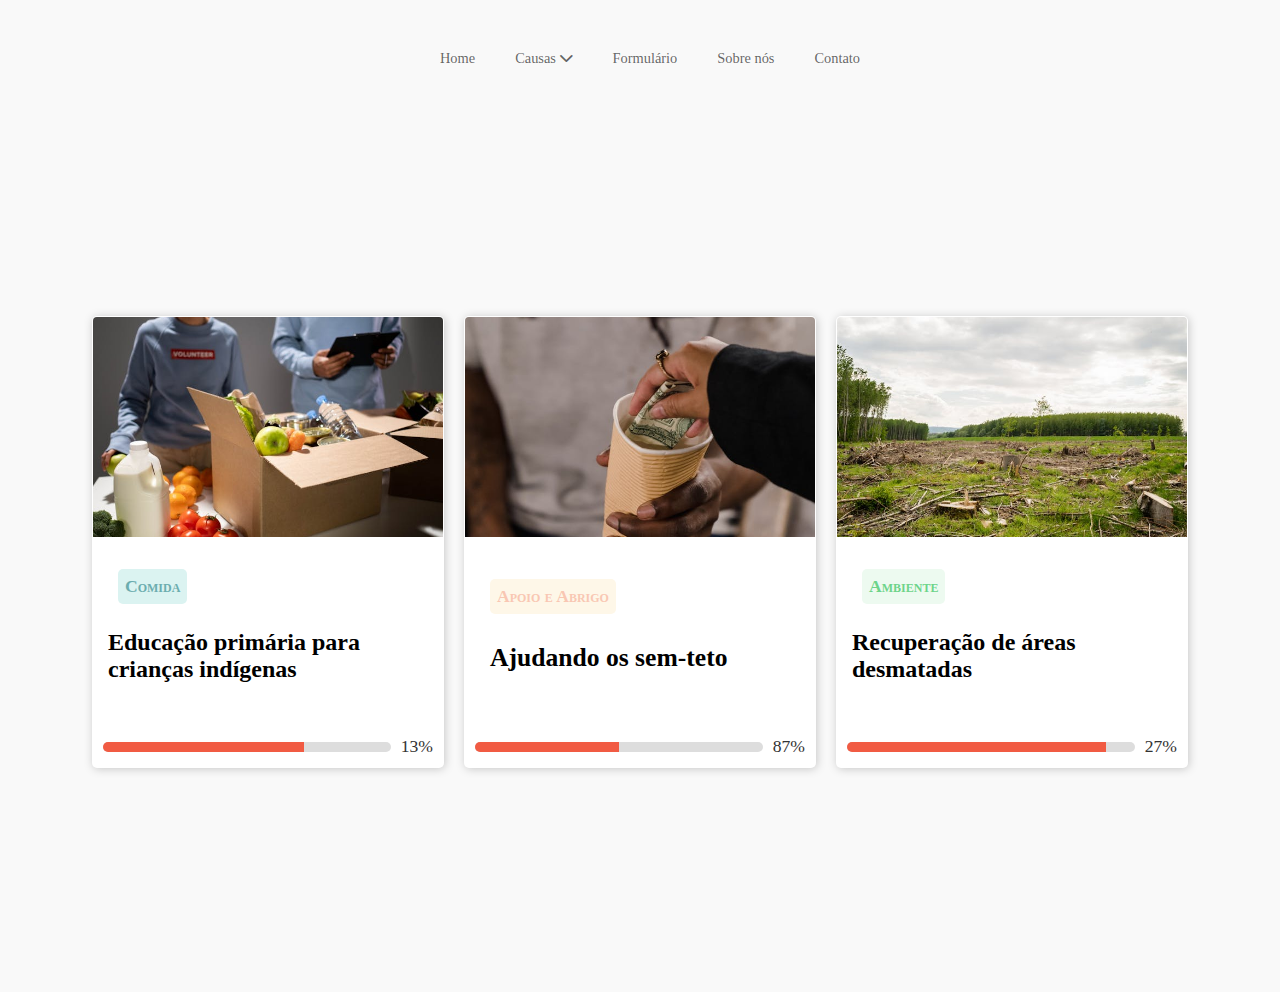
==== listadecausas.html @ 76de1251 "fiz lista de causas" ====
<!DOCTYPE html>
<html lang="pt-br">
<head>
    <meta charset="UTF-8">
    <meta name="viewport" content="width=device-width, initial-scale=1.0">
    <title>Lista de Causas</title>
    <link rel="stylesheet" href="https://cdnjs.cloudflare.com/ajax/libs/font-awesome/6.0.0-beta3/css/all.min.css">
    <style>
        body {
            background-color: #F9F9F9;
            margin: 0;
            padding: 0;
        }

        header {
            display: flex;
            justify-content: center; /* Alinha horizontalmente no centro */
            padding: 20px 0; /* Adiciona um espaço em cima e embaixo do header */
        }

        nav {
            display: inline-flex;
            justify-content: center;
            align-items: center;
            padding-top: 25px;
            font-size: 0.9em;
        }

        a {
            text-decoration: none;
            padding-left: 30px;
            padding-right: 10px;
            color: rgba(0, 0, 0, 0.616);
            padding-top: 5px;
            padding-bottom: 5px;
        }

        a:hover {
            color: #F15B43;
        }

        /* dropdown */
        .dropdown {
            position: relative;
            display: inline-block;
        }

        .dropdown-content {
            display: none;
            position: absolute;
            background-color: #f9f9f9;
            min-width: 120px;
            box-shadow: 0px 8px 16px 0px rgba(0, 0, 0, 0.2);
            z-index: 1;
        }

        /* Exibe o dropdown ao passar o mouse sobre o link "Causas" ou dentro da área de conteúdo */
        .dropdown:hover .dropdown-content,
        .dropdown-content:hover {
            display: block;
        }

        .dropdown-content a {
            font-weight: normal;
            color: black;
            padding: 10px 4px;
            text-decoration: none;
            display: block;
        }

        .dropdown-content a:hover {
            background-color: #f1f1f1;
        }

        .container {
            display: flex;
            justify-content: center; /* Alinha horizontalmente no centro */
            align-items: center;
            height: 100vh; /* Define a altura da página inteira */
        }

        .box {
            position: relative;
            width: 350px;
            height: 450px;
            margin: 10px;
            display: flex;
            flex-direction: column; /* Permite que a imagem fique no topo e o texto abaixo */
            background-color: white;
            justify-content: flex-start; /* Alinha o conteúdo no topo */
            align-items: center;
            border: 1px solid #00000000;
            box-shadow: 1px 1px 10px rgba(0, 0, 0, 0.205);
            border-radius: 5px;
            overflow: hidden; /* Para garantir que a imagem e o texto não saiam da caixa */
        }

        img {
            width: 100%; /* Imagem ocupa toda a largura da caixa */
            height: 220px; /* Ajuste da altura da imagem */
            object-fit: cover; /* Cobre a área sem distorcer a imagem */
        }

        p {
            position: absolute;
            bottom: 60px; 
            left: 15px; 
            font-weight: bold;
            font-size: 1.5em;
        }

        div#food {
            position: absolute;
            top: 365px;
            left: 10px;
        }
        div#food p {
            font-variant: small-caps;
            background-color: #DBF3F1; /* Cor de fundo */
            border: 1px solid rgba(0, 0, 0, 0);
            border-radius: 5px;
            padding: 6px;
            font-size: 1.1em;
            color: #6cadaf;
        }
        div#ambiente {
            position: absolute;
            top: 365px;
            left: 10px;
        }
        div#ambiente p {
            font-variant: small-caps;
            background-color: #EDFAF0; 
            border: 1px solid rgba(0, 0, 0, 0);
            border-radius: 5px;
            padding: 6px;
            font-size: 1.1em;
            color: #6DD48A;
        }
        div#apoio {
            position: absolute;
            top: 375px;
            left: 10px;
            width: 190px;
        }
        div#apoio p {
            font-variant: small-caps;
            background-color: #FEF7E8; 
            border: 1px solid rgba(0, 0, 0, 0);
            border-radius: 5px;
            padding: 6px;
            font-size: 1.1em;
            color: #F9C7B3;
        }
        p#homeless {
            position: absolute;
            top: 300px;
            left: 25px;
            font-size: 1.6em;
        }

        .progress-container {
            position: absolute;
            bottom: 10px;
            left: 10px;
            width: calc(100% - 20px);
            display: flex;
            align-items: center;
        }

        .progress-bar {
            width: 100%;
            height: 10px;
            background-color: #ddd;
            border-radius: 5px;
            overflow: hidden;
            margin-right: 10px;
        }

        .progress-bar-inner {
            height: 100%;
            width: 70%; /* Ajuste a porcentagem conforme necessário */
            background-color: #F15B43; /* Cor da barra interna */
        }

        .progress-text {
            font-size: 1.1em;
            color: #333;
        }
    </style>
</head>
<body>
    <header>
        <nav id="menu">
            <a  class="mudacor" href="#home">Home</a>
            <div class="dropdown">
                <a class="mudacor" href="#container">Causas  <i class="fas fa-chevron-down"></i></a>
                <div class="dropdown-content">
                    <a class="mudacor" href="listadecausas.html" target="_blank">Lista de causas</a>
                    <a class="mudacor" href="#">Causas Únicas</a>
                </div>
            </div>
            <a class="mudacor" href="#">Formulário</a>
            <a class="mudacor" href="#Sobrenos">Sobre nós</a>
            <a class="mudacor" href="#rodape">Contato</a>
        </nav>
    </header>
    <div class="container">
        <div class="box">
            <div id="food">
                <p>Comida</p>
            </div>
            <img src="img/food.jpg" alt="">
            <p>Educação primária para crianças indígenas</p>
            <div class="progress-container">
                <div class="progress-bar">
                    <div class="progress-bar-inner"></div>
                </div>
                <div class="progress-text">13%</div>
            </div>
        </div>
        <div class="box">
            <div id="apoio">
                <p>Apoio e Abrigo</p>
            </div>
            <img src="img/homeless.jpg" alt="">
            <p id="homeless">Ajudando os sem-teto</p>
            <div class="progress-container">
                <div class="progress-bar">
                    <div class="progress-bar-inner" style="width: 50%;"></div>
                </div>
                <div class="progress-text">87%</div>
            </div>
        </div>
        <div class="box">
            <div id="ambiente">
                <p>Ambiente</p>
            </div>
            <img src="img/deforested areas.jpg" alt="">
            <p>Recuperação de áreas desmatadas</p>
            <div class="progress-container">
                <div class="progress-bar">
                    <div class="progress-bar-inner" style="width: 90%;"></div>
                </div>
                <div class="progress-text">27%</div>
            </div>
        </div>
    </div>      
</body>
</html>
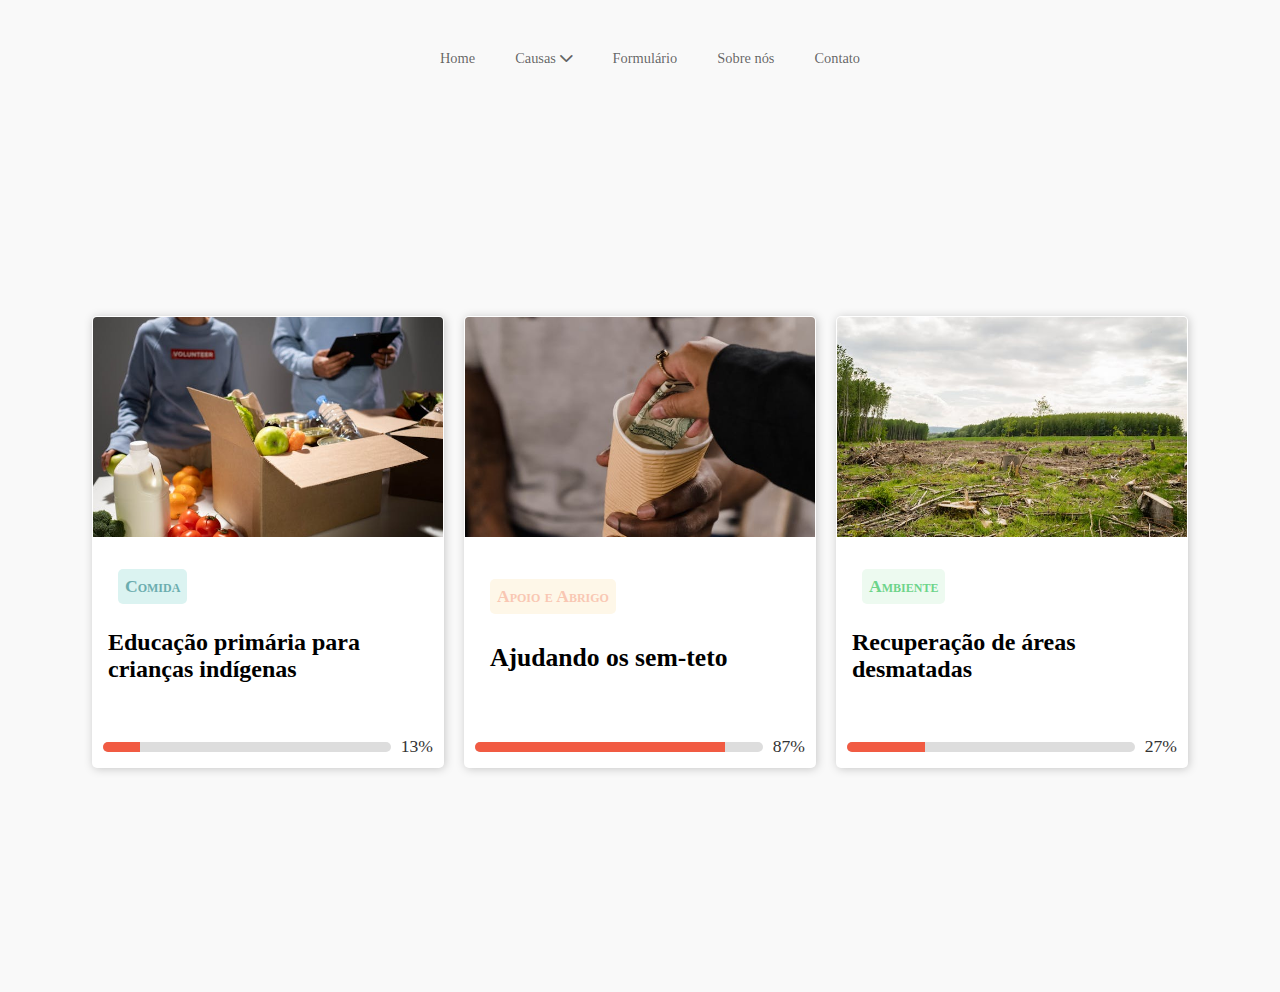
==== commit 30724552: "ajustei tamanho da barra" ====
--- a/listadecausas.html
+++ b/listadecausas.html
@@ -177,12 +177,21 @@
             margin-right: 10px;
         }
 
-        .progress-bar-inner {
+         #educacao {
             height: 100%;
-            width: 70%; /* Ajuste a porcentagem conforme necessário */
+            width: 13%; 
             background-color: #F15B43; /* Cor da barra interna */
         }
-
+        #semteto{
+            height: 100%;
+            width: 87%; 
+            background-color: #F15B43;
+        }
+        #desmatada{
+            height: 100%;
+            width: 13%; 
+            background-color: #F15B43;
+        }
         .progress-text {
             font-size: 1.1em;
             color: #333;
@@ -192,7 +201,7 @@
 <body>
     <header>
         <nav id="menu">
-            <a  class="mudacor" href="#home">Home</a>
+            <a  class="mudacor" href="index.html">Home</a>
             <div class="dropdown">
                 <a class="mudacor" href="#container">Causas  <i class="fas fa-chevron-down"></i></a>
                 <div class="dropdown-content">
@@ -214,7 +223,7 @@
             <p>Educação primária para crianças indígenas</p>
             <div class="progress-container">
                 <div class="progress-bar">
-                    <div class="progress-bar-inner"></div>
+                    <div class="progress-bar-inner" id="educacao"></div>
                 </div>
                 <div class="progress-text">13%</div>
             </div>
@@ -227,7 +236,7 @@
             <p id="homeless">Ajudando os sem-teto</p>
             <div class="progress-container">
                 <div class="progress-bar">
-                    <div class="progress-bar-inner" style="width: 50%;"></div>
+                    <div class="progress-bar-inner" id="semteto" style="width: 87%;"></div>
                 </div>
                 <div class="progress-text">87%</div>
             </div>
@@ -240,7 +249,7 @@
             <p>Recuperação de áreas desmatadas</p>
             <div class="progress-container">
                 <div class="progress-bar">
-                    <div class="progress-bar-inner" style="width: 90%;"></div>
+                    <div class="progress-bar-inner" id="desmatada" style="width: 27%;"></div>
                 </div>
                 <div class="progress-text">27%</div>
             </div>
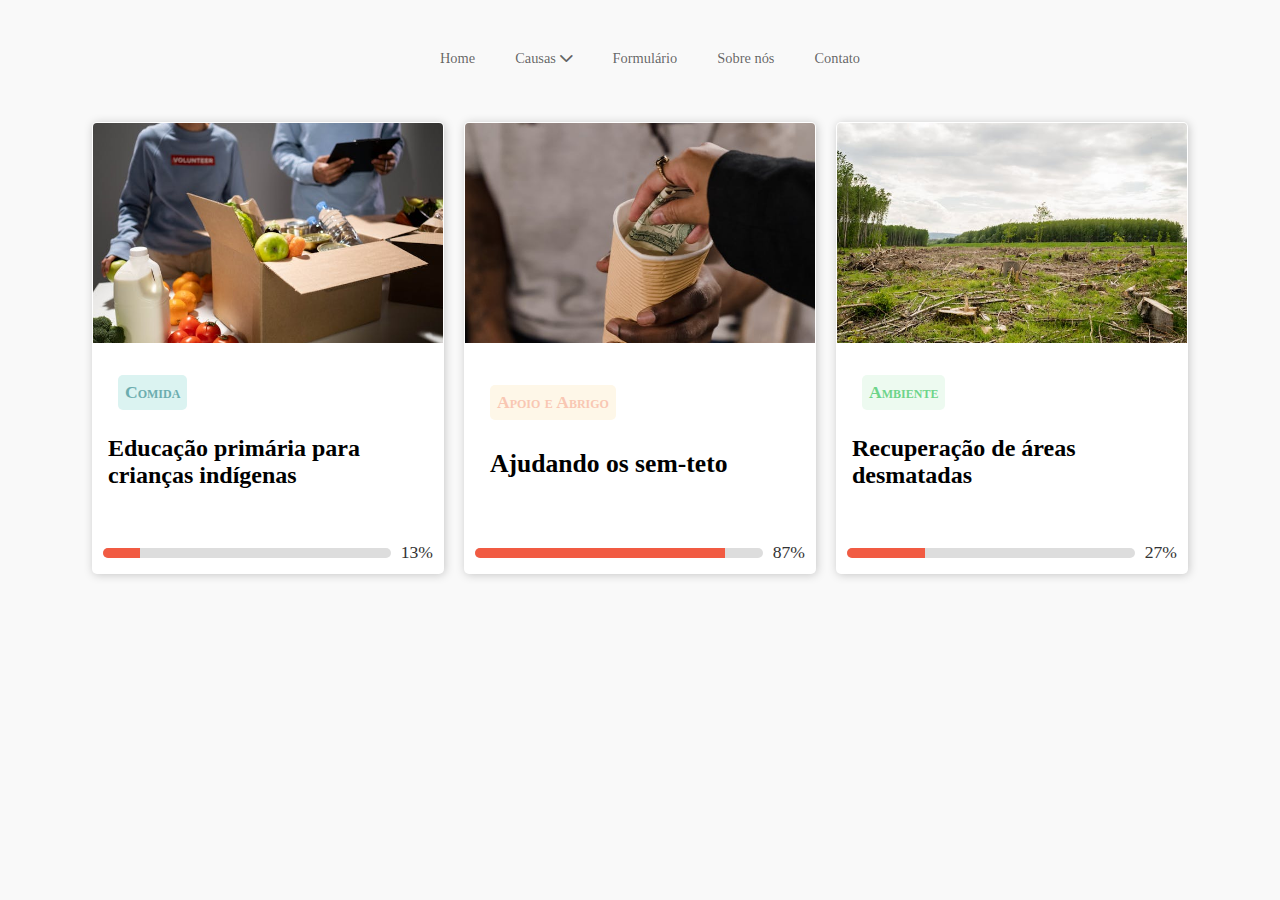
==== commit 51b50037: "adcionei media query" ====
--- a/listadecausas.html
+++ b/listadecausas.html
@@ -63,7 +63,7 @@
         .dropdown-content a {
             font-weight: normal;
             color: black;
-            padding: 10px 4px;
+            padding: 10px ;
             text-decoration: none;
             display: block;
         }
@@ -74,9 +74,10 @@
 
         .container {
             display: flex;
+            flex-wrap: wrap; /* Permite que as caixas se movam para a próxima linha */
             justify-content: center; /* Alinha horizontalmente no centro */
             align-items: center;
-            height: 100vh; /* Define a altura da página inteira */
+            margin: 20px;
         }
 
         .box {
@@ -196,12 +197,21 @@
             font-size: 1.1em;
             color: #333;
         }
+
+        /*  ajustar o layout em telas menores */
+        @media (max-width: 768px) {
+            .box {
+                width: 100%; /* Ajustei a largura das caixas para preencher a largura da tela */
+                max-width: 350px; /* coloquei um limite máximo para a largura das caixas */
+            }
+        }
+
     </style>
 </head>
 <body>
     <header>
         <nav id="menu">
-            <a  class="mudacor" href="index.html">Home</a>
+            <a class="mudacor" href="index.html">Home</a>
             <div class="dropdown">
                 <a class="mudacor" href="#container">Causas  <i class="fas fa-chevron-down"></i></a>
                 <div class="dropdown-content">
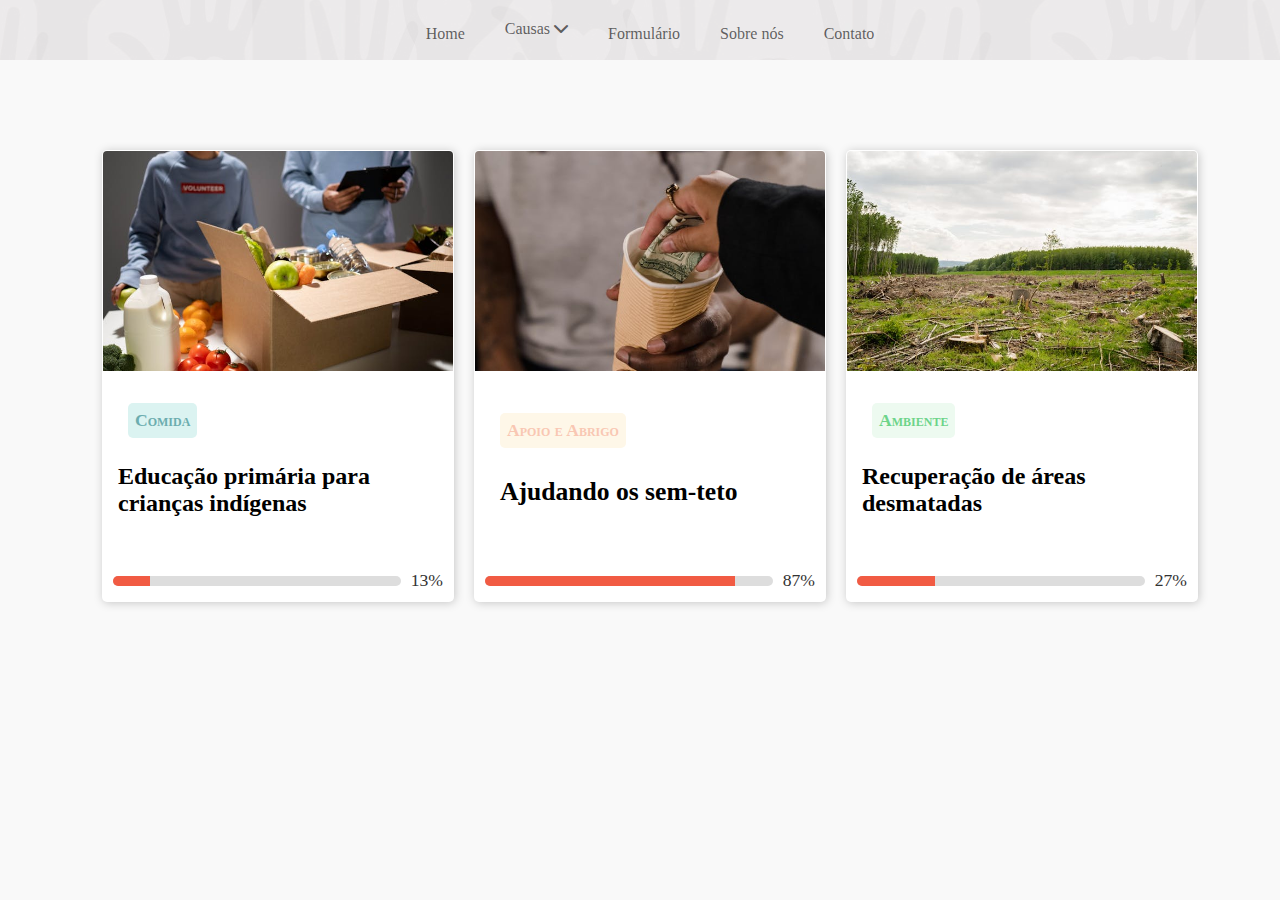
==== commit 31a1a5fd: "atualizei" ====
--- a/listadecausas.html
+++ b/listadecausas.html
@@ -14,18 +14,20 @@
 
         header {
             display: flex;
-            justify-content: center; /* Alinha horizontalmente no centro */
-            padding: 20px 0; /* Adiciona um espaço em cima e embaixo do header */
+            flex-direction: column; /*  elementos em coluna */
+            align-items: center; /* Centralizei horizontalmente */
+            justify-content: flex-start; /* Inicia o conteúdo no topo */
+            background-image: url(img/header.png);
+            padding: 20px 0;
+            height: 20px;
+            position: relative;
         }
 
         nav {
-            display: inline-flex;
+            width: 100%; /* Garante que o nav ocupe toda a largura */
+            display: flex;
             justify-content: center;
-            align-items: center;
-            padding-top: 25px;
-            font-size: 0.9em;
-        }
-
+        }
         a {
             text-decoration: none;
             padding-left: 30px;
@@ -71,7 +73,6 @@
         .dropdown-content a:hover {
             background-color: #f1f1f1;
         }
-
         .container {
             display: flex;
             flex-wrap: wrap; /* Permite que as caixas se movam para a próxima linha */
@@ -84,7 +85,8 @@
             position: relative;
             width: 350px;
             height: 450px;
-            margin: 10px;
+            margin-top: 70px;
+            margin-left: 20px;
             display: flex;
             flex-direction: column; /* Permite que a imagem fique no topo e o texto abaixo */
             background-color: white;
@@ -198,7 +200,7 @@
             color: #333;
         }
 
-        /*  ajustar o layout em telas menores */
+        /* para ajustar o layout em telas menores */
         @media (max-width: 768px) {
             .box {
                 width: 100%; /* Ajustei a largura das caixas para preencher a largura da tela */
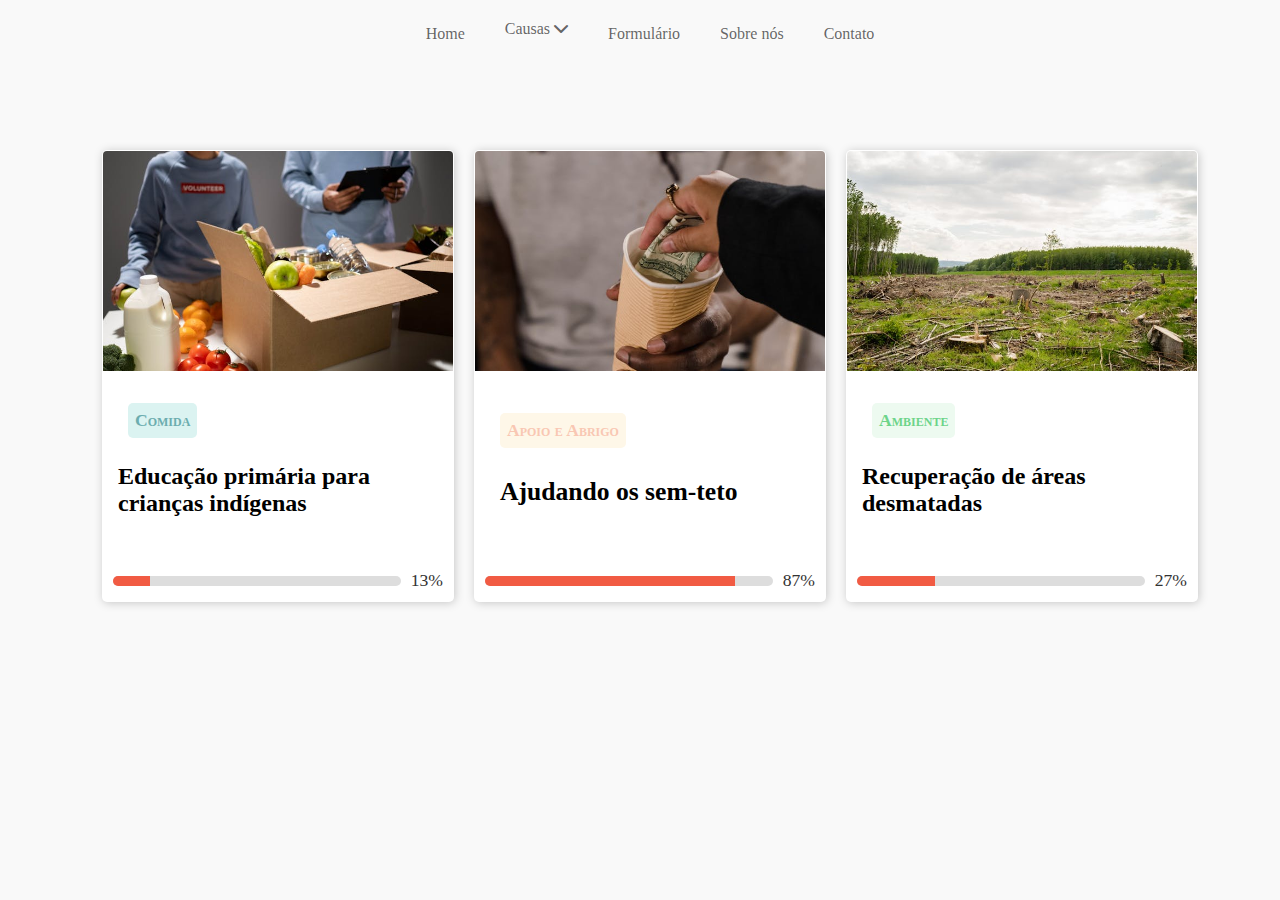
==== commit 27bc21ad: "adcionei img no outro arquivo" ====
--- a/listadecausas.html
+++ b/listadecausas.html
@@ -17,14 +17,14 @@
             flex-direction: column; /*  elementos em coluna */
             align-items: center; /* Centralizei horizontalmente */
             justify-content: flex-start; /* Inicia o conteúdo no topo */
-            background-image: url(img/header.png);
+            background-image: url();
             padding: 20px 0;
             height: 20px;
             position: relative;
         }
 
         nav {
-            width: 100%; /* Garante que o nav ocupe toda a largura */
+            width: 100%; 
             display: flex;
             justify-content: center;
         }
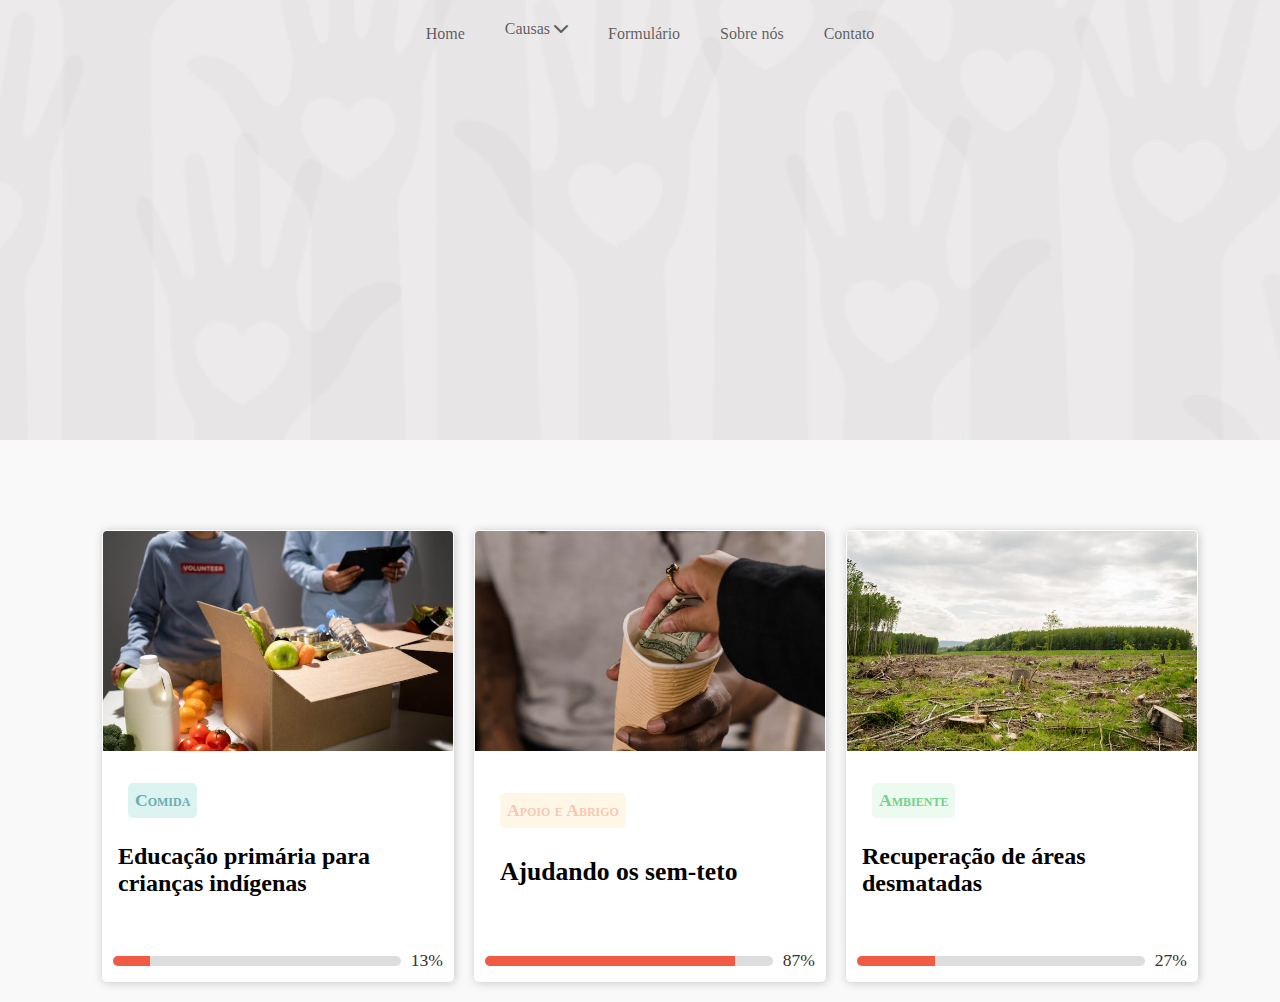
==== commit fd656456: "atualizei" ====
--- a/listadecausas.html
+++ b/listadecausas.html
@@ -17,9 +17,10 @@
             flex-direction: column; /*  elementos em coluna */
             align-items: center; /* Centralizei horizontalmente */
             justify-content: flex-start; /* Inicia o conteúdo no topo */
-            background-image: url();
+            background-image: url(img/header.png);
+            background-size: cover;
             padding: 20px 0;
-            height: 20px;
+            height: 400px;
             position: relative;
         }
 
